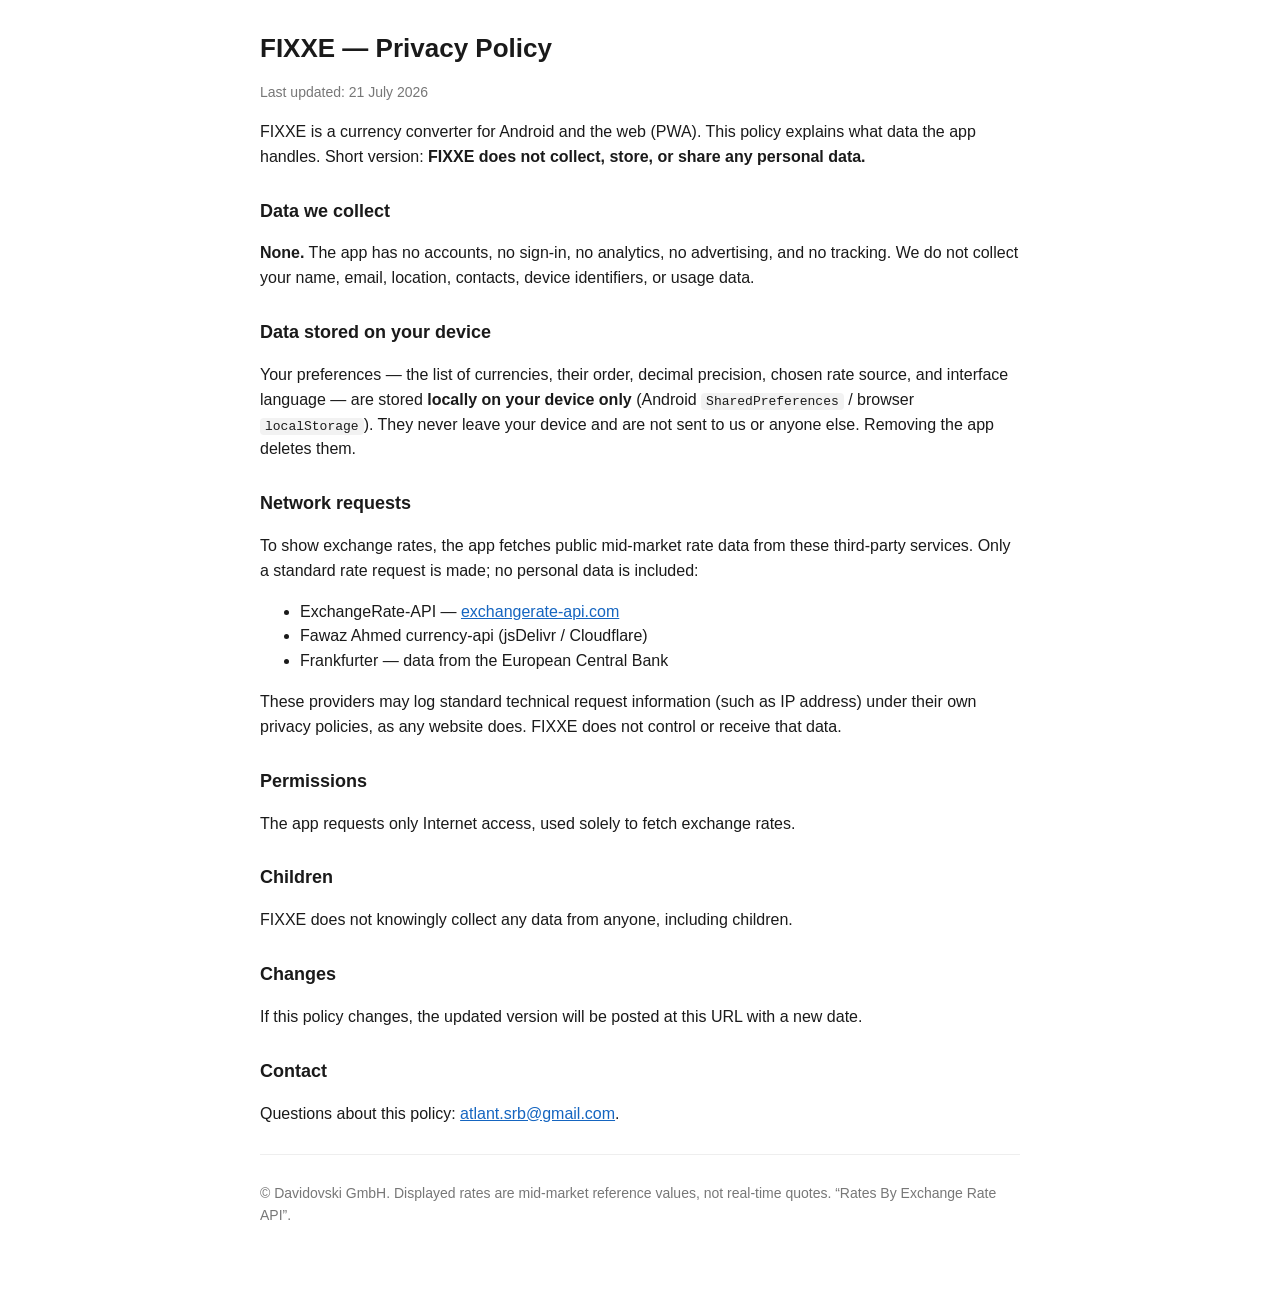
==== web/privacy.html @ 416b94a0 "Add privacy policy page for Play Console (fixe.l23.xyz/privacy.html)" ====
<!DOCTYPE html>
<html lang="en">
<head>
<meta charset="utf-8">
<meta name="viewport" content="width=device-width, initial-scale=1">
<title>FIXXE — Privacy Policy</title>
<style>
 body{font-family:-apple-system,BlinkMacSystemFont,"Segoe UI",Roboto,sans-serif;max-width:760px;margin:0 auto;padding:28px 20px 60px;color:#1a1a1a;line-height:1.55}
 h1{font-size:26px;margin:0 0 4px} h2{font-size:18px;margin:28px 0 8px}
 .muted{color:#777;font-size:14px} a{color:#1565C0}
 code{background:#f2f2f2;padding:1px 5px;border-radius:4px}
 hr{border:0;border-top:1px solid #eee;margin:28px 0}
</style>
</head>
<body>
<h1>FIXXE — Privacy Policy</h1>
<p class="muted">Last updated: 21 July 2026</p>

<p>FIXXE is a currency converter for Android and the web (PWA). This policy explains what
data the app handles. Short version: <strong>FIXXE does not collect, store, or share any
personal data.</strong></p>

<h2>Data we collect</h2>
<p><strong>None.</strong> The app has no accounts, no sign-in, no analytics, no advertising,
and no tracking. We do not collect your name, email, location, contacts, device identifiers,
or usage data.</p>

<h2>Data stored on your device</h2>
<p>Your preferences — the list of currencies, their order, decimal precision, chosen rate
source, and interface language — are stored <strong>locally on your device only</strong>
(Android <code>SharedPreferences</code> / browser <code>localStorage</code>). They never leave
your device and are not sent to us or anyone else. Removing the app deletes them.</p>

<h2>Network requests</h2>
<p>To show exchange rates, the app fetches public mid-market rate data from these third-party
services. Only a standard rate request is made; no personal data is included:</p>
<ul>
  <li>ExchangeRate-API — <a href="https://www.exchangerate-api.com">exchangerate-api.com</a></li>
  <li>Fawaz Ahmed currency-api (jsDelivr / Cloudflare)</li>
  <li>Frankfurter — data from the European Central Bank</li>
</ul>
<p>These providers may log standard technical request information (such as IP address) under
their own privacy policies, as any website does. FIXXE does not control or receive that data.</p>

<h2>Permissions</h2>
<p>The app requests only Internet access, used solely to fetch exchange rates.</p>

<h2>Children</h2>
<p>FIXXE does not knowingly collect any data from anyone, including children.</p>

<h2>Changes</h2>
<p>If this policy changes, the updated version will be posted at this URL with a new date.</p>

<h2>Contact</h2>
<p>Questions about this policy: <a href="mailto:atlant.srb@gmail.com">atlant.srb@gmail.com</a>.</p>

<hr>
<p class="muted">© Davidovski GmbH. Displayed rates are mid-market reference values, not
real-time quotes. “Rates By Exchange Rate API”.</p>
</body>
</html>
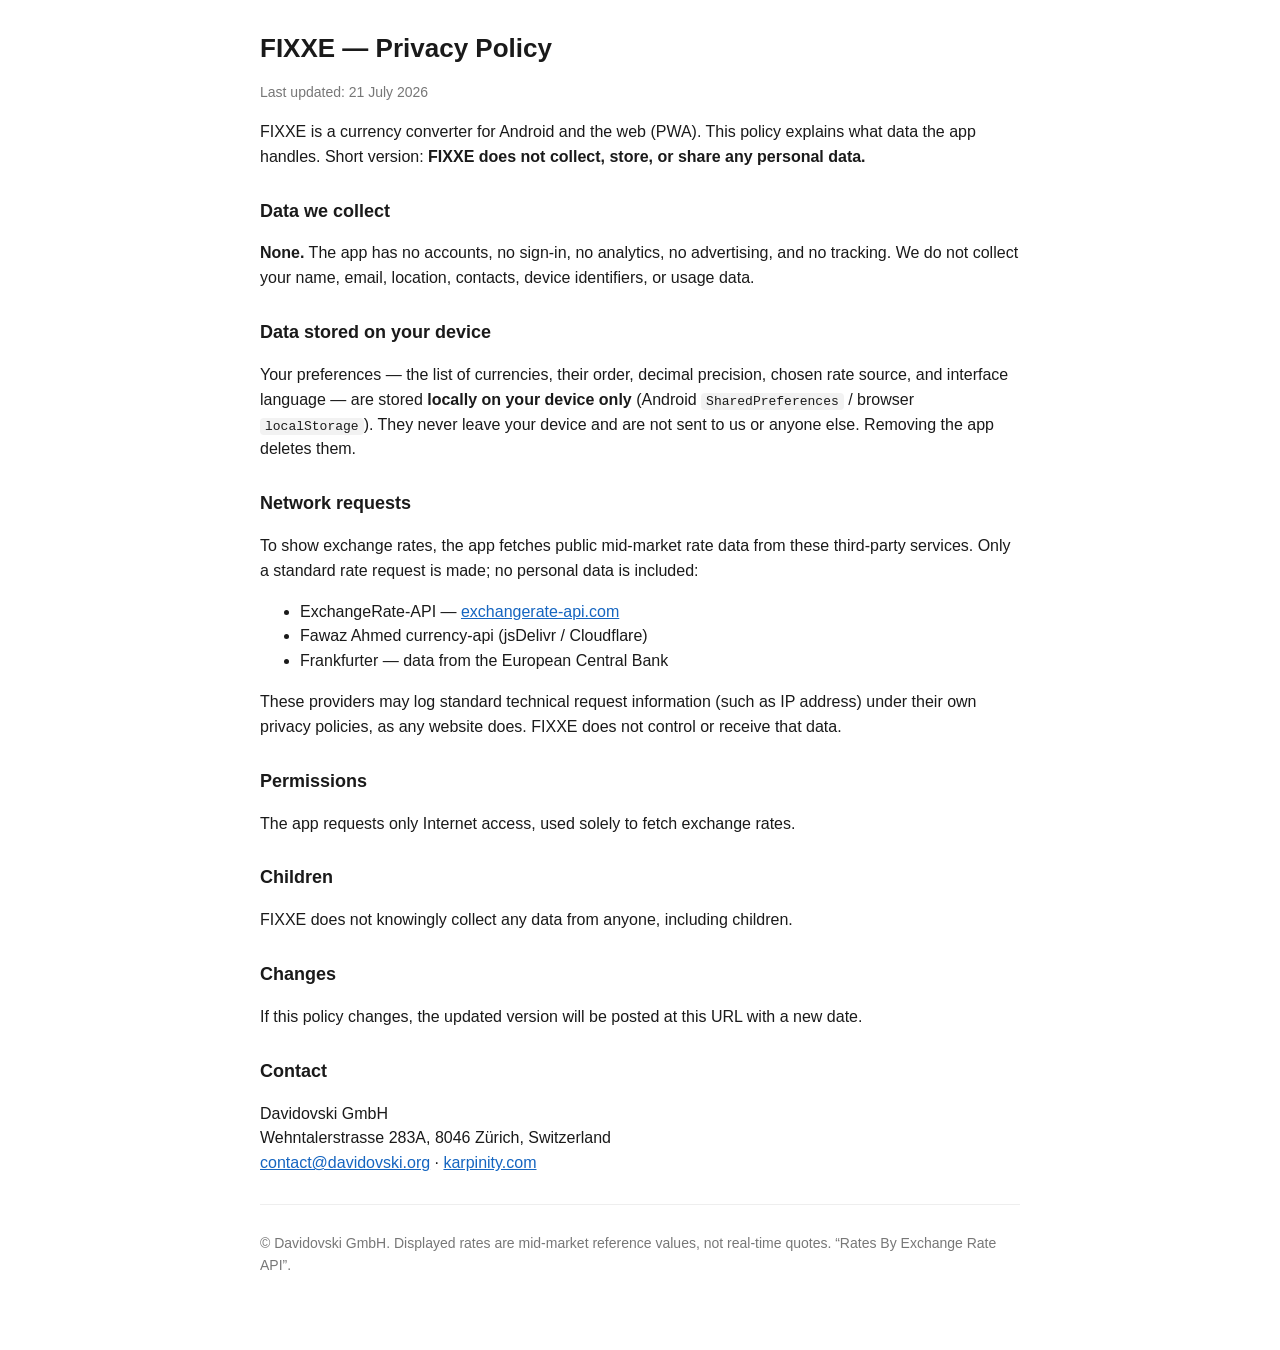
==== commit a729f880: "Set applicationId com.karpinity.fixxe (KARPINITY org); privacy policy real contacts (Davidovski GmbH" ====
--- a/web/privacy.html
+++ b/web/privacy.html
@@ -52,7 +52,12 @@
 <p>If this policy changes, the updated version will be posted at this URL with a new date.</p>
 
 <h2>Contact</h2>
-<p>Questions about this policy: <a href="mailto:atlant.srb@gmail.com">atlant.srb@gmail.com</a>.</p>
+<p>
+  Davidovski GmbH<br>
+  Wehntalerstrasse 283A, 8046 Zürich, Switzerland<br>
+  <a href="mailto:contact@davidovski.org">contact@davidovski.org</a> ·
+  <a href="https://www.karpinity.com/">karpinity.com</a>
+</p>
 
 <hr>
 <p class="muted">© Davidovski GmbH. Displayed rates are mid-market reference values, not
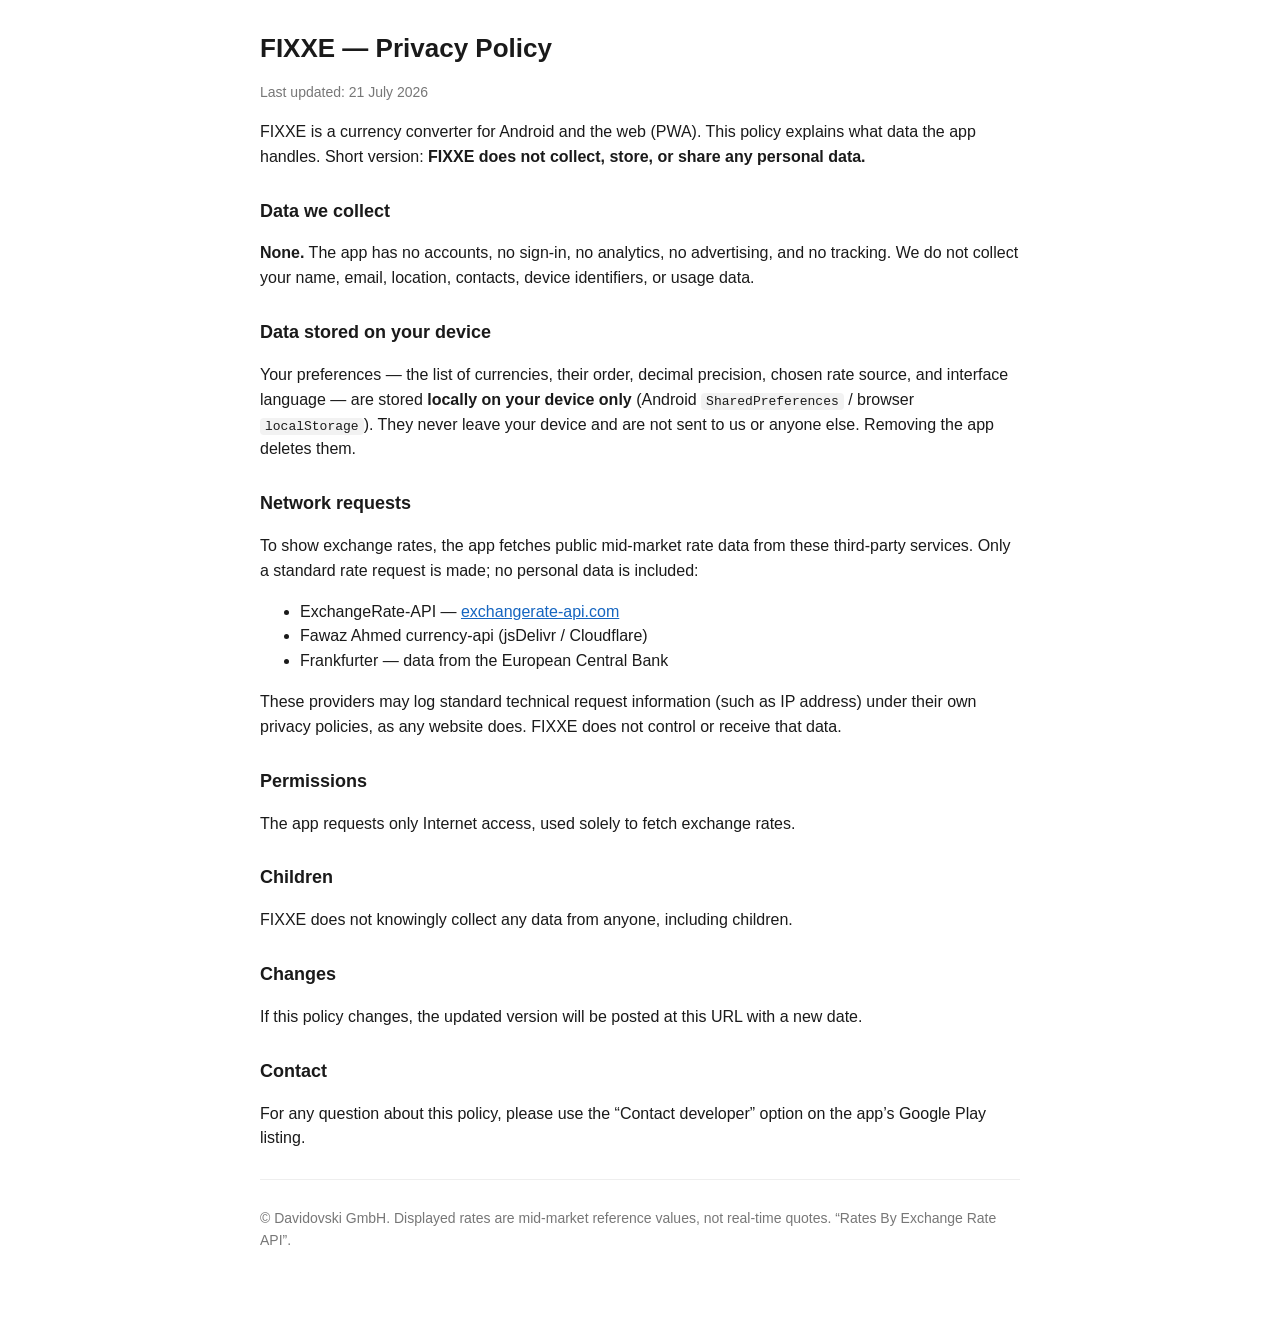
==== commit 5cccd593: "Privacy policy: remove contact details, point to Play listing instead" ====
--- a/web/privacy.html
+++ b/web/privacy.html
@@ -52,12 +52,8 @@
 <p>If this policy changes, the updated version will be posted at this URL with a new date.</p>
 
 <h2>Contact</h2>
-<p>
-  Davidovski GmbH<br>
-  Wehntalerstrasse 283A, 8046 Zürich, Switzerland<br>
-  <a href="mailto:contact@davidovski.org">contact@davidovski.org</a> ·
-  <a href="https://www.karpinity.com/">karpinity.com</a>
-</p>
+<p>For any question about this policy, please use the “Contact developer” option on the
+app’s Google Play listing.</p>
 
 <hr>
 <p class="muted">© Davidovski GmbH. Displayed rates are mid-market reference values, not
